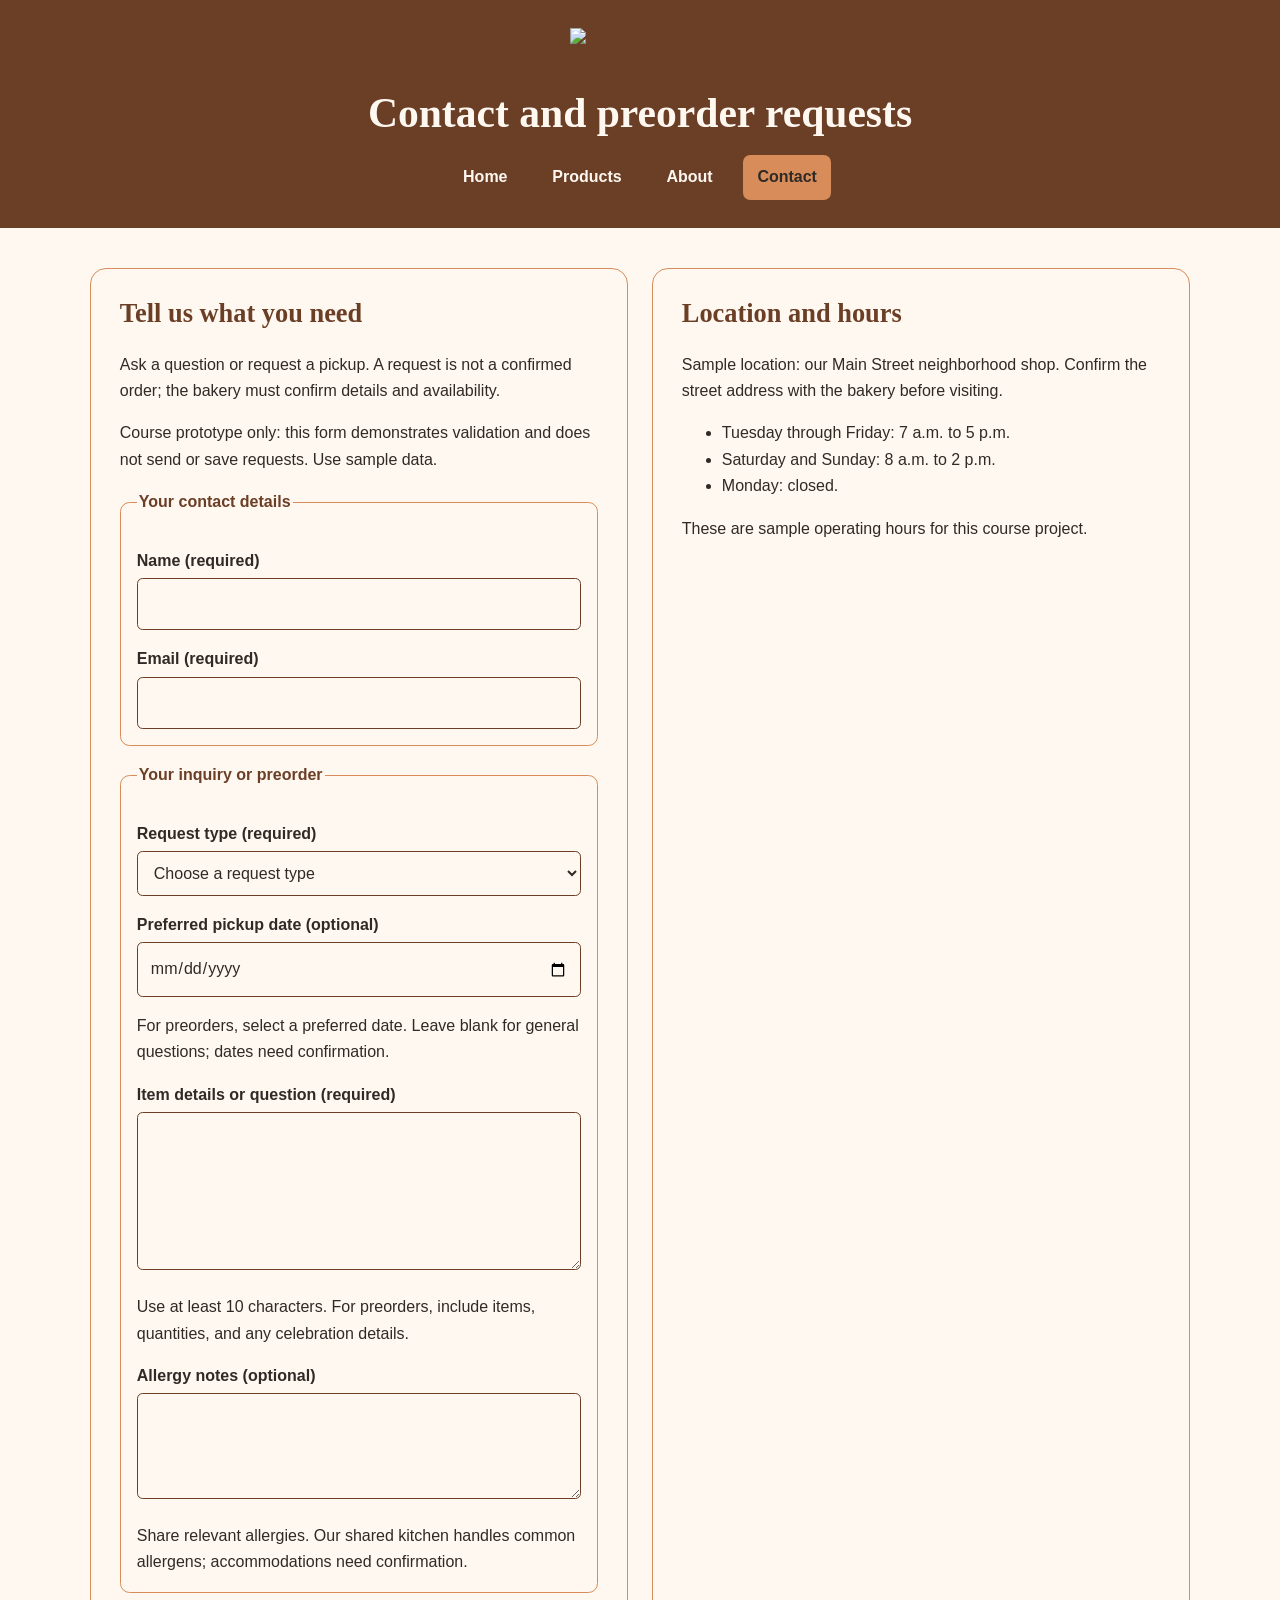
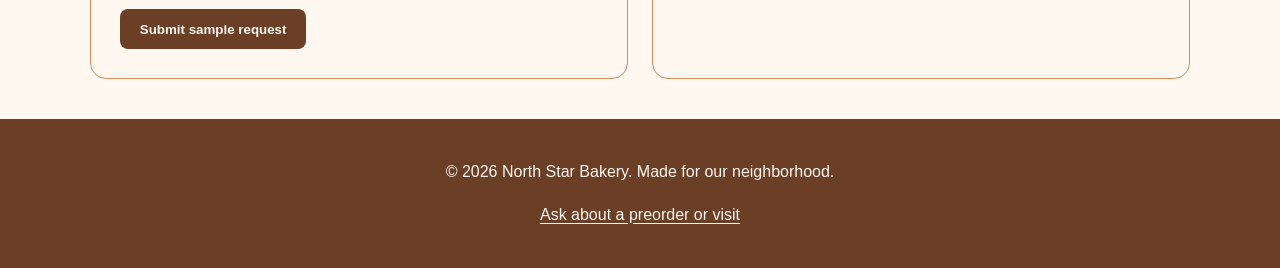
==== contact.html @ 455c9fa9 "Add files via upload" ====
<!DOCTYPE html>
<html lang="en">
<head>
  <meta charset="UTF-8">
  <meta name="viewport" content="width=device-width, initial-scale=1">
  <meta name="description" content="Contact and preorder requests at North Star Bakery.">
  <title>Contact and preorder requests | North Star Bakery</title>
  <link rel="stylesheet" href="styles.css">
</head>
<body>
  <!-- Fictional course project. Business details are sample content. -->
  <a class="skip-link" href="#main-content">Skip to main content</a>
  <header class="site-header">
    <a href="index.html">
      <img src="media/bakery-logo_c.png" width="160"
           alt="North Star Bakery home">
    </a>
    <h1>Contact and preorder requests</h1>
    <nav aria-label="Primary">
      <ul>
        <li><a href="index.html">Home</a></li>
        <li><a href="products.html">Products</a></li>
        <li><a href="about.html">About</a></li>
        <li><a href="contact.html" aria-current="page">Contact</a></li>
      </ul>
    </nav>
  </header>
  <main id="main-content" class="page-content">
    <section class="content-card" aria-labelledby="inquiry-heading">
      <h2 id="inquiry-heading">Tell us what you need</h2>
      <p>Ask a question or request a pickup. A request is not a confirmed
        order; the bakery must confirm details and availability.</p>
      <p id="form-note">Course prototype only: this form demonstrates
        validation and does not send or save requests. Use sample data.</p>
      <!-- Replace this action with a server endpoint before real use. -->
      <form action="contact.html" method="post" onsubmit="event.preventDefault(); alert('Demo only: your request was not sent.');" aria-describedby="form-note">
        <fieldset>
          <legend>Your contact details</legend>
          <p>
            <label for="customer-name">Name (required)</label><br>
            <input type="text" id="customer-name" name="customer_name"
                   autocomplete="name" required maxlength="80">
          </p>
          <p>
            <label for="email">Email (required)</label><br>
            <input type="email" id="email" name="email"
                   autocomplete="email" required maxlength="254">
          </p>
        </fieldset>
        <fieldset>
          <legend>Your inquiry or preorder</legend>
          <p>
            <label for="request-type">Request type (required)</label><br>
            <select id="request-type" name="request_type" required>
              <option value="">Choose a request type</option>
              <option value="preorder">Preorder request</option>
              <option value="question">General question</option>
              <option value="event">Event or celebration inquiry</option>
            </select>
          </p>
          <p>
            <label for="pickup-date">Preferred pickup date (optional)</label><br>
            <input type="date" id="pickup-date" name="pickup_date"
                   aria-describedby="pickup-help">
          </p>
          <p id="pickup-help">For preorders, select a preferred date.
            Leave blank for general questions; dates need confirmation.</p>
          <p>
            <label for="item-details">Item details or question (required)</label><br>
            <textarea id="item-details" name="item_details" rows="5"
                      required minlength="10" maxlength="1500"
                      aria-describedby="details-help"></textarea>
          </p>
          <p id="details-help">Use at least 10 characters. For preorders,
            include items, quantities, and any celebration details.</p>
          <p>
            <label for="allergy-notes">Allergy notes (optional)</label><br>
            <textarea id="allergy-notes" name="allergy_notes" rows="3"
                      maxlength="600" aria-describedby="allergy-help"></textarea>
          </p>
          <p id="allergy-help">Share relevant allergies. Our shared kitchen
            handles common allergens; accommodations need confirmation.</p>
        </fieldset>
        <button type="submit">Submit sample request</button>
      </form>
    </section>
    <section class="content-card" id="visit" aria-labelledby="location-heading">
      <h2 id="location-heading">Location and hours</h2>
      <p>Sample location: our Main Street neighborhood shop.
        Confirm the street address with the bakery before visiting.</p>
      <ul>
        <li>Tuesday through Friday: 7 a.m. to 5 p.m.</li>
        <li>Saturday and Sunday: 8 a.m. to 2 p.m.</li>
        <li>Monday: closed.</li>
      </ul>
      <p>These are sample operating hours for this course project.</p>
    </section>
  </main>
  <footer class="site-footer">
    <p>&copy; 2026 North Star Bakery. Made for our neighborhood.</p>
    <p><a href="contact.html">Ask about a preorder or visit</a></p>
  </footer>
</body>
</html>
---- styles.css ----
/* North Star Bakery — mobile-first shared styles. Four-color palette. */
:root { --cream:#FFF8F0; --brown:#6B3E26; --peach:#D88C5A; --charcoal:#2F2A26; }
* { box-sizing:border-box; }
html { scroll-behavior:smooth; }
body { margin:0; background:var(--cream); color:var(--charcoal); font: 1rem/1.65 Arial, Helvetica, sans-serif; }
h1,h2,h3 { font-family:Georgia, 'Times New Roman', serif; line-height:1.2; color:var(--brown); }
h1 {font-size:clamp(1.65rem,4vw,2.6rem);margin:.4rem 0 1rem;} h2 {font-size:1.65rem;margin-top:0;} h3 {font-size:1.2rem;}
a {color:var(--brown);text-underline-offset:3px;} a:hover {color:var(--charcoal);} a:focus-visible,button:focus-visible,input:focus-visible,select:focus-visible,textarea:focus-visible {outline:3px solid var(--peach);outline-offset:3px;}
.skip-link {position:absolute;top:-100px;left:1rem;background:var(--cream);padding:.6rem;z-index:10;} .skip-link:focus {top:1rem;}
.site-header {background:var(--brown);color:var(--cream);padding:1.25rem max(1rem,calc((100vw - 1100px)/2));text-align:center;}
.site-header h1 {color:var(--cream);margin:.5rem 0 1rem;} .site-header img {max-width:140px;height:auto;}
.site-header nav ul {list-style:none;margin:0;padding:0;display:flex;flex-direction:column;gap:.45rem;}
.site-header nav a {display:block;padding:.6rem .9rem;border-radius:.45rem;color:var(--cream);font-weight:bold;text-decoration:none;}
.site-header nav a:hover,.site-header nav a[aria-current="page"] {background:var(--peach);color:var(--charcoal);}
.page-content {width:min(100% - 2rem,1100px);margin:2rem auto;display:flex;flex-direction:column;gap:1.2rem;}
.content-card {border:1px solid var(--peach);border-radius:1rem;padding:1.3rem;background:var(--cream);min-width:0;}
.content-card img,.content-card picture {max-width:100%;height:auto;display:block;border-radius:.6rem;}
.content-card img {object-fit:cover;} figure {margin:1.25rem 0;} figcaption {font-size:.94rem;margin-top:.5rem;}
.hero {border-top:6px solid var(--peach);} .content-card p:last-child {margin-bottom:0;}
button {background:var(--brown);color:var(--cream);border:0;border-radius:.5rem;padding:.8rem 1.25rem;cursor:pointer;font-weight:bold;} button:hover {background:var(--charcoal);}
fieldset {border:1px solid var(--peach);border-radius:.6rem;margin:1rem 0;padding:1rem;}legend {font-weight:bold;color:var(--brown);} label {font-weight:bold;display:inline-block;margin-bottom:.25rem;}
input,select,textarea {width:100%;max-width:100%;padding:.75rem;border:1px solid var(--brown);border-radius:.35rem;background:var(--cream);color:var(--charcoal);font:inherit;}
audio {max-width:100%;} .site-footer {background:var(--brown);color:var(--cream);padding:1.5rem;text-align:center;} .site-footer a {color:var(--cream);}
@media (min-width:700px) {
 .site-header nav ul {flex-direction:row;justify-content:center;flex-wrap:wrap;gap:1rem;}
 .page-content {flex-direction:row;flex-wrap:wrap;align-items:stretch;gap:1.5rem;}
 .content-card {flex:1 1 calc(50% - 1.5rem);padding:1.8rem;}
 .hero,.content-card:only-child {flex-basis:100%;}
 .site-header {padding-top:1.75rem;padding-bottom:1.75rem;}
}
@media (min-width:1000px) { .page-content {margin:2.5rem auto;} .hero picture img {max-height:420px;width:100%;object-fit:cover;} }
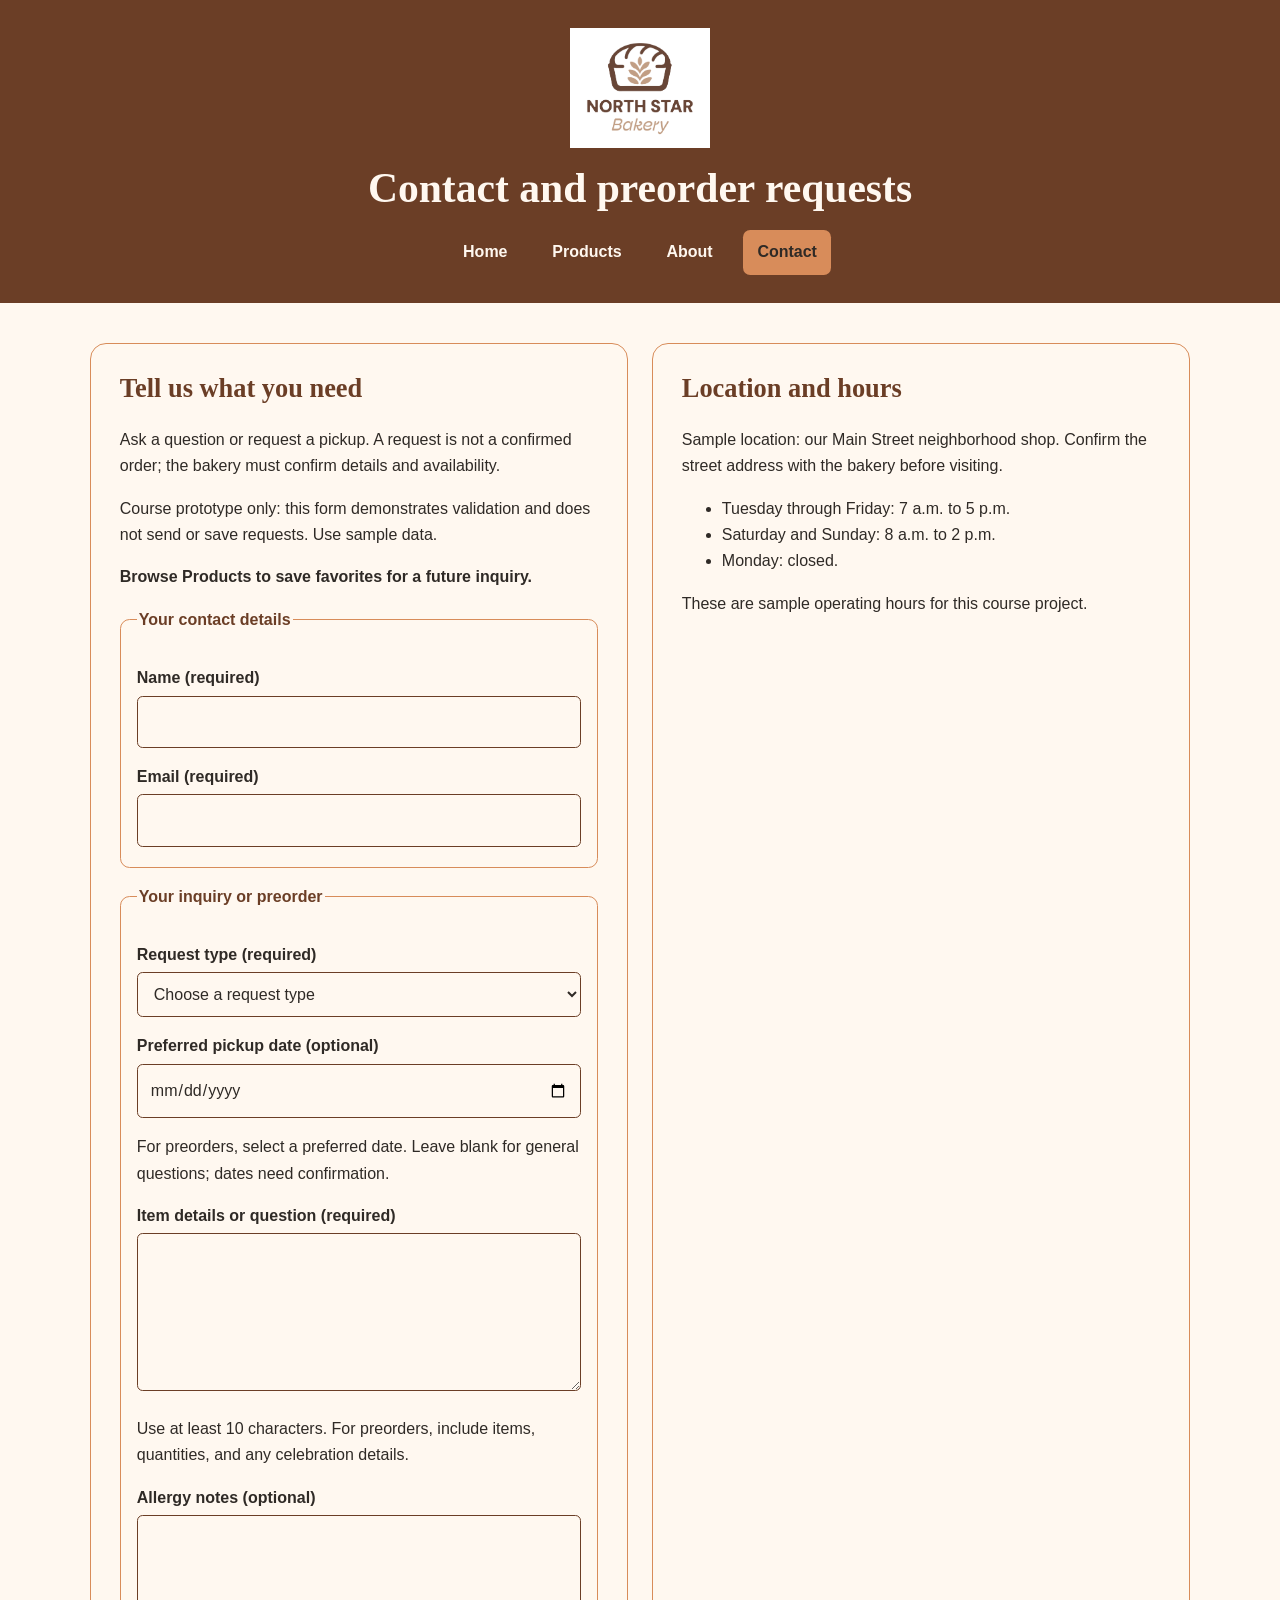
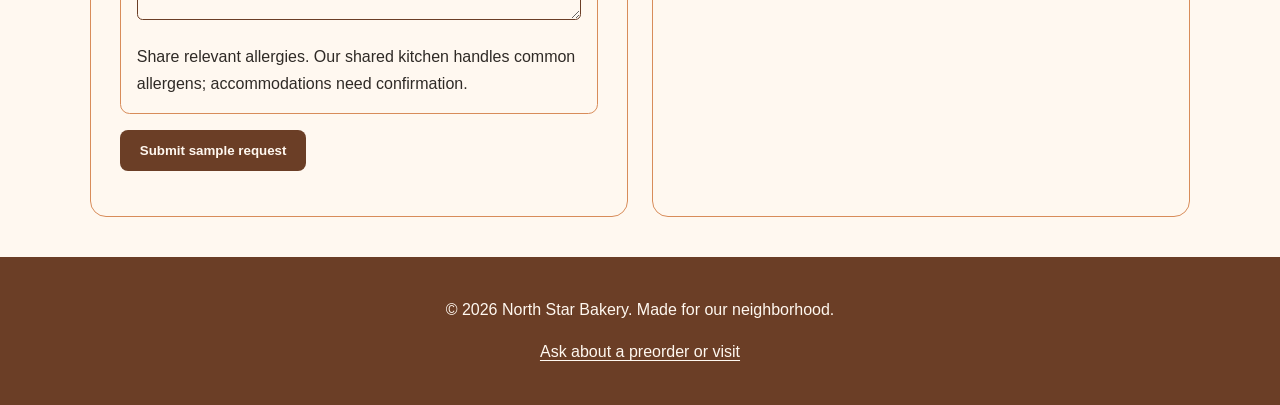
==== commit e45fef3b: "Add files via upload" ====
--- a/contact.html
+++ b/contact.html
@@ -1,104 +1,98 @@
 <!DOCTYPE html>
+
 <html lang="en">
 <head>
-  <meta charset="UTF-8">
-  <meta name="viewport" content="width=device-width, initial-scale=1">
-  <meta name="description" content="Contact and preorder requests at North Star Bakery.">
-  <title>Contact and preorder requests | North Star Bakery</title>
-  <link rel="stylesheet" href="styles.css">
-</head>
+<meta charset="utf-8"/>
+<meta content="width=device-width, initial-scale=1" name="viewport"/>
+<meta content="Contact and preorder requests at North Star Bakery." name="description"/>
+<title>Contact and preorder requests | North Star Bakery</title>
+<link href="styles.css" rel="stylesheet"/>
+<script defer="" src="script.js"></script></head>
 <body>
-  <!-- Fictional course project. Business details are sample content. -->
-  <a class="skip-link" href="#main-content">Skip to main content</a>
-  <header class="site-header">
-    <a href="index.html">
-      <img src="media/bakery-logo_c.png" width="160"
-           alt="North Star Bakery home">
-    </a>
-    <h1>Contact and preorder requests</h1>
-    <nav aria-label="Primary">
-      <ul>
-        <li><a href="index.html">Home</a></li>
-        <li><a href="products.html">Products</a></li>
-        <li><a href="about.html">About</a></li>
-        <li><a href="contact.html" aria-current="page">Contact</a></li>
-      </ul>
-    </nav>
-  </header>
-  <main id="main-content" class="page-content">
-    <section class="content-card" aria-labelledby="inquiry-heading">
-      <h2 id="inquiry-heading">Tell us what you need</h2>
-      <p>Ask a question or request a pickup. A request is not a confirmed
+<!-- Fictional course project. Business details are sample content. -->
+<a class="skip-link" href="#main-content">Skip to main content</a>
+<header class="site-header">
+<a href="index.html">
+<img alt="North Star Bakery home" src="media/bakery-logo_c.png" width="160"/>
+</a>
+<h1>Contact and preorder requests</h1>
+<nav aria-label="Primary">
+<ul>
+<li><a href="index.html">Home</a></li>
+<li><a href="products.html">Products</a></li>
+<li><a href="about.html">About</a></li>
+<li><a aria-current="page" href="contact.html">Contact</a></li>
+</ul>
+</nav>
+</header>
+<main class="page-content" id="main-content">
+<section aria-labelledby="inquiry-heading" class="content-card">
+<h2 id="inquiry-heading">Tell us what you need</h2>
+<p>Ask a question or request a pickup. A request is not a confirmed
         order; the bakery must confirm details and availability.</p>
-      <p id="form-note">Course prototype only: this form demonstrates
+<p id="form-note">Course prototype only: this form demonstrates
         validation and does not send or save requests. Use sample data.</p>
-      <!-- Replace this action with a server endpoint before real use. -->
-      <form action="contact.html" method="post" onsubmit="event.preventDefault(); alert('Demo only: your request was not sent.');" aria-describedby="form-note">
-        <fieldset>
-          <legend>Your contact details</legend>
-          <p>
-            <label for="customer-name">Name (required)</label><br>
-            <input type="text" id="customer-name" name="customer_name"
-                   autocomplete="name" required maxlength="80">
-          </p>
-          <p>
-            <label for="email">Email (required)</label><br>
-            <input type="email" id="email" name="email"
-                   autocomplete="email" required maxlength="254">
-          </p>
-        </fieldset>
-        <fieldset>
-          <legend>Your inquiry or preorder</legend>
-          <p>
-            <label for="request-type">Request type (required)</label><br>
-            <select id="request-type" name="request_type" required>
-              <option value="">Choose a request type</option>
-              <option value="preorder">Preorder request</option>
-              <option value="question">General question</option>
-              <option value="event">Event or celebration inquiry</option>
-            </select>
-          </p>
-          <p>
-            <label for="pickup-date">Preferred pickup date (optional)</label><br>
-            <input type="date" id="pickup-date" name="pickup_date"
-                   aria-describedby="pickup-help">
-          </p>
-          <p id="pickup-help">For preorders, select a preferred date.
+<!-- Replace this action with a server endpoint before real use. -->
+<p aria-live="polite" class="saved-note" id="saved-favorites-note"></p><form action="contact.html" aria-describedby="form-note" id="inquiry-form" method="post" novalidate="">
+<fieldset>
+<legend>Your contact details</legend>
+<p>
+<label for="customer-name">Name (required)</label><br/>
+<input aria-describedby="customer-name-error" autocomplete="name" id="customer-name" maxlength="80" name="customer_name" required="" type="text"/><span aria-live="polite" class="field-error" id="customer-name-error"></span>
+</p>
+<p>
+<label for="email">Email (required)</label><br/>
+<input aria-describedby="email-error" autocomplete="email" id="email" maxlength="254" name="email" required="" type="email"/><span aria-live="polite" class="field-error" id="email-error"></span>
+</p>
+</fieldset>
+<fieldset>
+<legend>Your inquiry or preorder</legend>
+<p>
+<label for="request-type">Request type (required)</label><br/>
+<select aria-describedby="request-type-error" id="request-type" name="request_type" required="">
+<option value="">Choose a request type</option>
+<option value="preorder">Preorder request</option>
+<option value="question">General question</option>
+<option value="event">Event or celebration inquiry</option>
+</select><span aria-live="polite" class="field-error" id="request-type-error"></span>
+</p>
+<p>
+<label for="pickup-date">Preferred pickup date (optional)</label><br/>
+<input aria-describedby="pickup-help pickup-date-error" id="pickup-date" name="pickup_date" type="date"/><span aria-live="polite" class="field-error" id="pickup-date-error"></span>
+</p>
+<p id="pickup-help">For preorders, select a preferred date.
             Leave blank for general questions; dates need confirmation.</p>
-          <p>
-            <label for="item-details">Item details or question (required)</label><br>
-            <textarea id="item-details" name="item_details" rows="5"
-                      required minlength="10" maxlength="1500"
-                      aria-describedby="details-help"></textarea>
-          </p>
-          <p id="details-help">Use at least 10 characters. For preorders,
+<p>
+<label for="item-details">Item details or question (required)</label><br/>
+<textarea aria-describedby="details-help item-details-error" id="item-details" maxlength="1500" minlength="10" name="item_details" required="" rows="5"></textarea><span aria-live="polite" class="field-error" id="item-details-error"></span>
+</p>
+<p id="details-help">Use at least 10 characters. For preorders,
             include items, quantities, and any celebration details.</p>
-          <p>
-            <label for="allergy-notes">Allergy notes (optional)</label><br>
-            <textarea id="allergy-notes" name="allergy_notes" rows="3"
-                      maxlength="600" aria-describedby="allergy-help"></textarea>
-          </p>
-          <p id="allergy-help">Share relevant allergies. Our shared kitchen
+<p>
+<label for="allergy-notes">Allergy notes (optional)</label><br/>
+<textarea aria-describedby="allergy-help allergy-notes-error" id="allergy-notes" maxlength="600" name="allergy_notes" rows="3"></textarea><span aria-live="polite" class="field-error" id="allergy-notes-error"></span>
+</p>
+<p id="allergy-help">Share relevant allergies. Our shared kitchen
             handles common allergens; accommodations need confirmation.</p>
-        </fieldset>
-        <button type="submit">Submit sample request</button>
-      </form>
-    </section>
-    <section class="content-card" id="visit" aria-labelledby="location-heading">
-      <h2 id="location-heading">Location and hours</h2>
-      <p>Sample location: our Main Street neighborhood shop.
+</fieldset>
+<button type="submit">Submit sample request</button>
+<p id="form-status" role="status"></p></form>
+</section>
+<section aria-labelledby="location-heading" class="content-card" id="visit">
+<h2 id="location-heading">Location and hours</h2>
+<p>Sample location: our Main Street neighborhood shop.
         Confirm the street address with the bakery before visiting.</p>
-      <ul>
-        <li>Tuesday through Friday: 7 a.m. to 5 p.m.</li>
-        <li>Saturday and Sunday: 8 a.m. to 2 p.m.</li>
-        <li>Monday: closed.</li>
-      </ul>
-      <p>These are sample operating hours for this course project.</p>
-    </section>
-  </main>
-  <footer class="site-footer">
-    <p>&copy; 2026 North Star Bakery. Made for our neighborhood.</p>
-    <p><a href="contact.html">Ask about a preorder or visit</a></p>
-  </footer>
+<ul>
+<li>Tuesday through Friday: 7 a.m. to 5 p.m.</li>
+<li>Saturday and Sunday: 8 a.m. to 2 p.m.</li>
+<li>Monday: closed.</li>
+</ul>
+<p>These are sample operating hours for this course project.</p>
+</section>
+</main>
+<footer class="site-footer">
+<p>© 2026 North Star Bakery. Made for our neighborhood.</p>
+<p><a href="contact.html">Ask about a preorder or visit</a></p>
+</footer>
 </body>
 </html>
--- a/styles.css
+++ b/styles.css
@@ -29,3 +29,6 @@
  .site-header {padding-top:1.75rem;padding-bottom:1.75rem;}
 }
 @media (min-width:1000px) { .page-content {margin:2.5rem auto;} .hero picture img {max-height:420px;width:100%;object-fit:cover;} }
+
+/* Touchstone 4: responsive interactive controls */
+.planner select,.planner button,.planner-link{font:inherit;margin:.5rem 0;padding:.65rem;border-radius:.4rem}.favorite-items{display:flex;flex-direction:column;gap:.65rem;margin:1rem 0}.favorite-item{display:flex;flex-direction:column;gap:.35rem;padding:.8rem;border:1px solid #6B3E26;border-radius:.6rem}.favorite-item button,#clear-favorites{background:#6B3E26;color:#FFF8F0;border:0;cursor:pointer}.favorite-item button[aria-pressed="true"]{background:#2F2A26}.planner-link{display:inline-block;background:#D88C5A;color:#2F2A26;text-decoration:none}.field-error{display:block;color:#8A250F;font-weight:bold;font-size:.95rem;margin-top:.25rem}.field-error:not(:empty){border-left:3px solid #8A250F;padding-left:.5rem}input[aria-invalid="true"],select[aria-invalid="true"],textarea[aria-invalid="true"]{outline:2px solid #8A250F}#form-status,.saved-note{font-weight:bold}button:focus-visible,a:focus-visible,select:focus-visible{outline:3px solid #D88C5A;outline-offset:3px}@media(min-width:700px){.favorite-items{flex-direction:row;flex-wrap:wrap}.favorite-item{flex:1 1 220px}}
